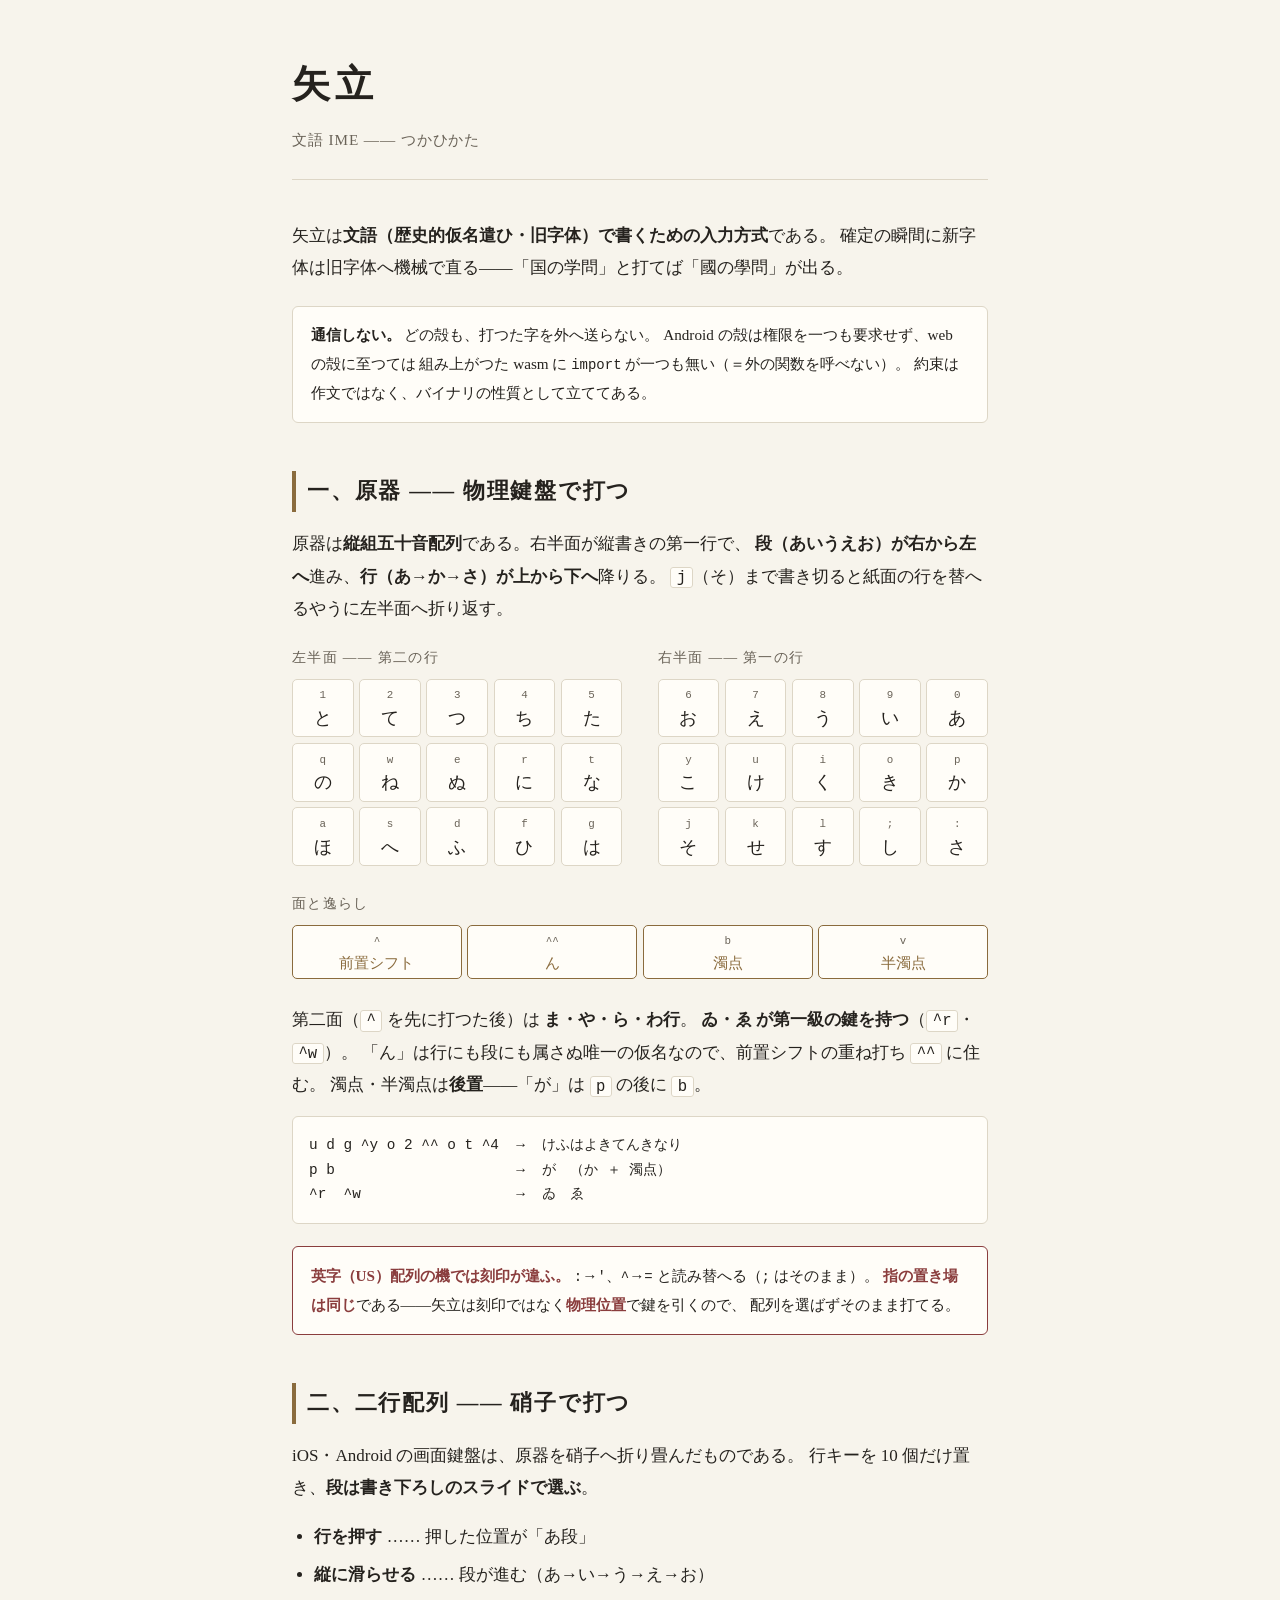
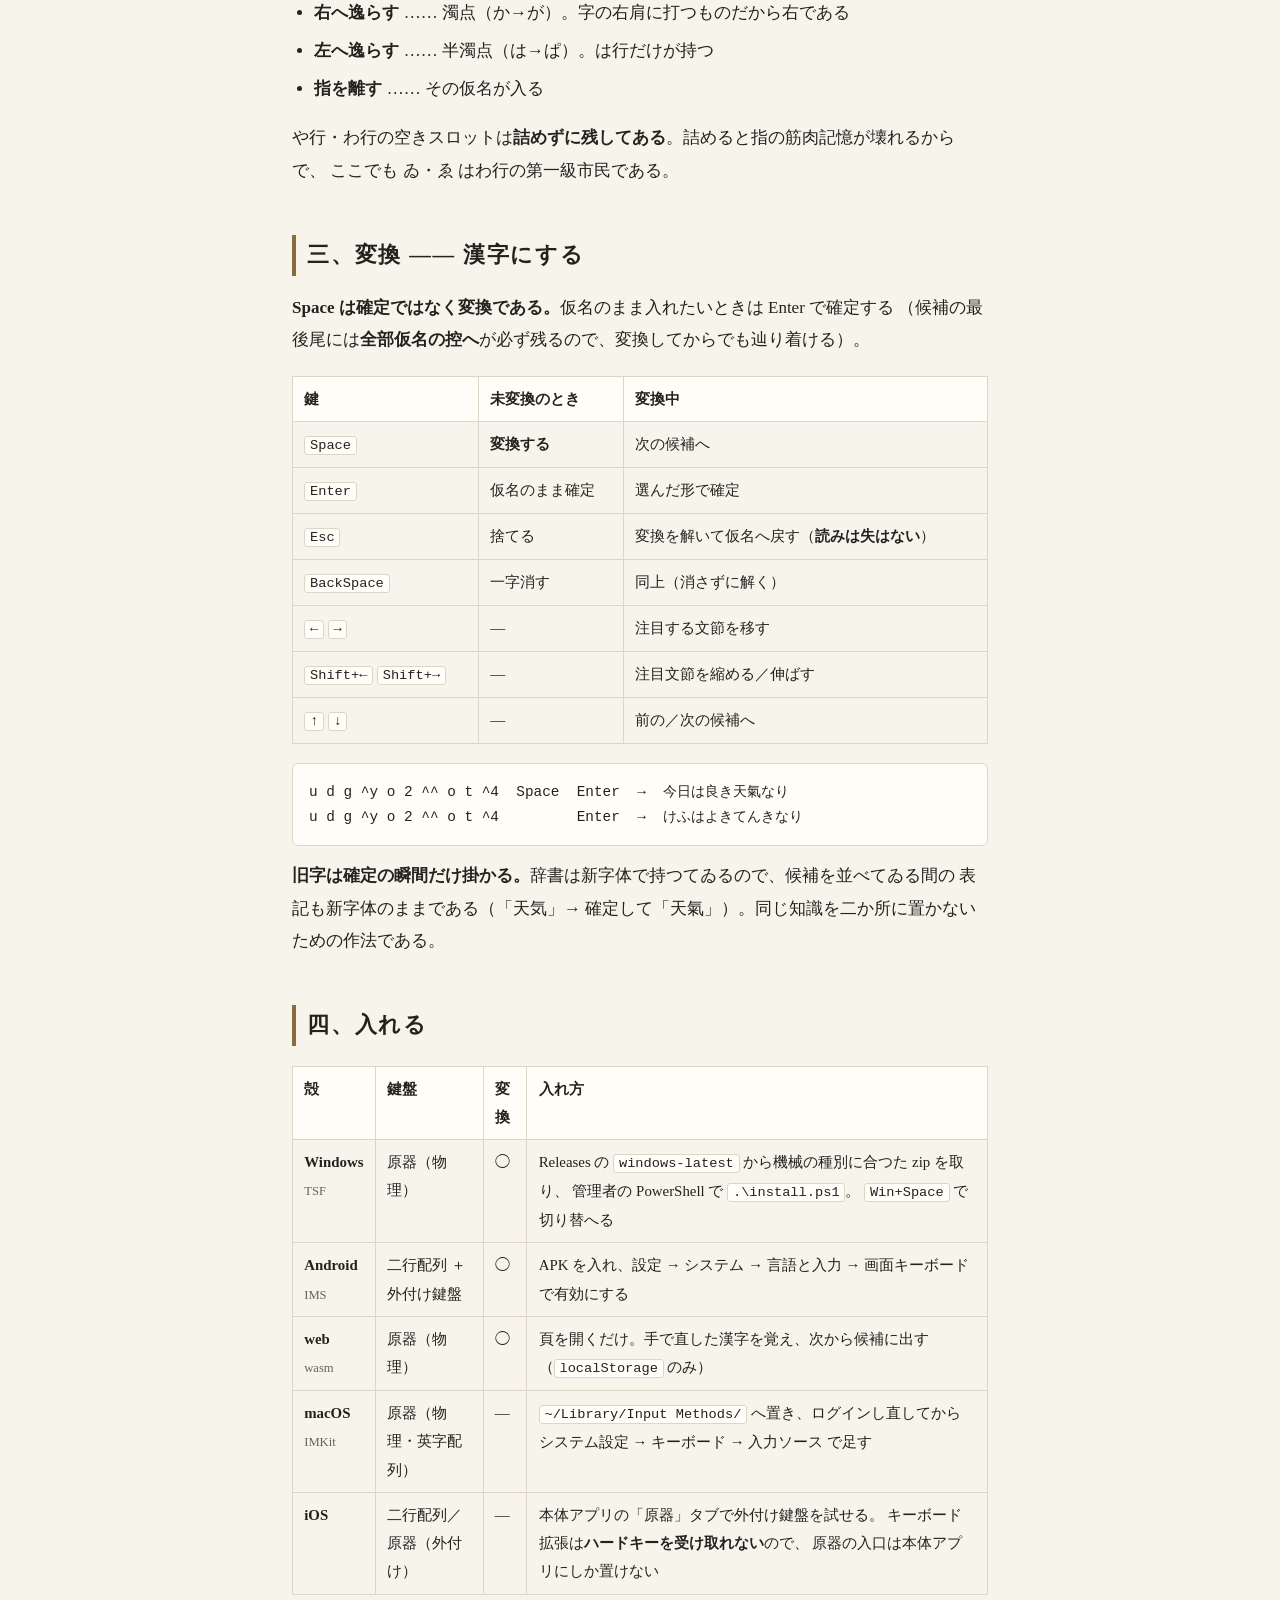
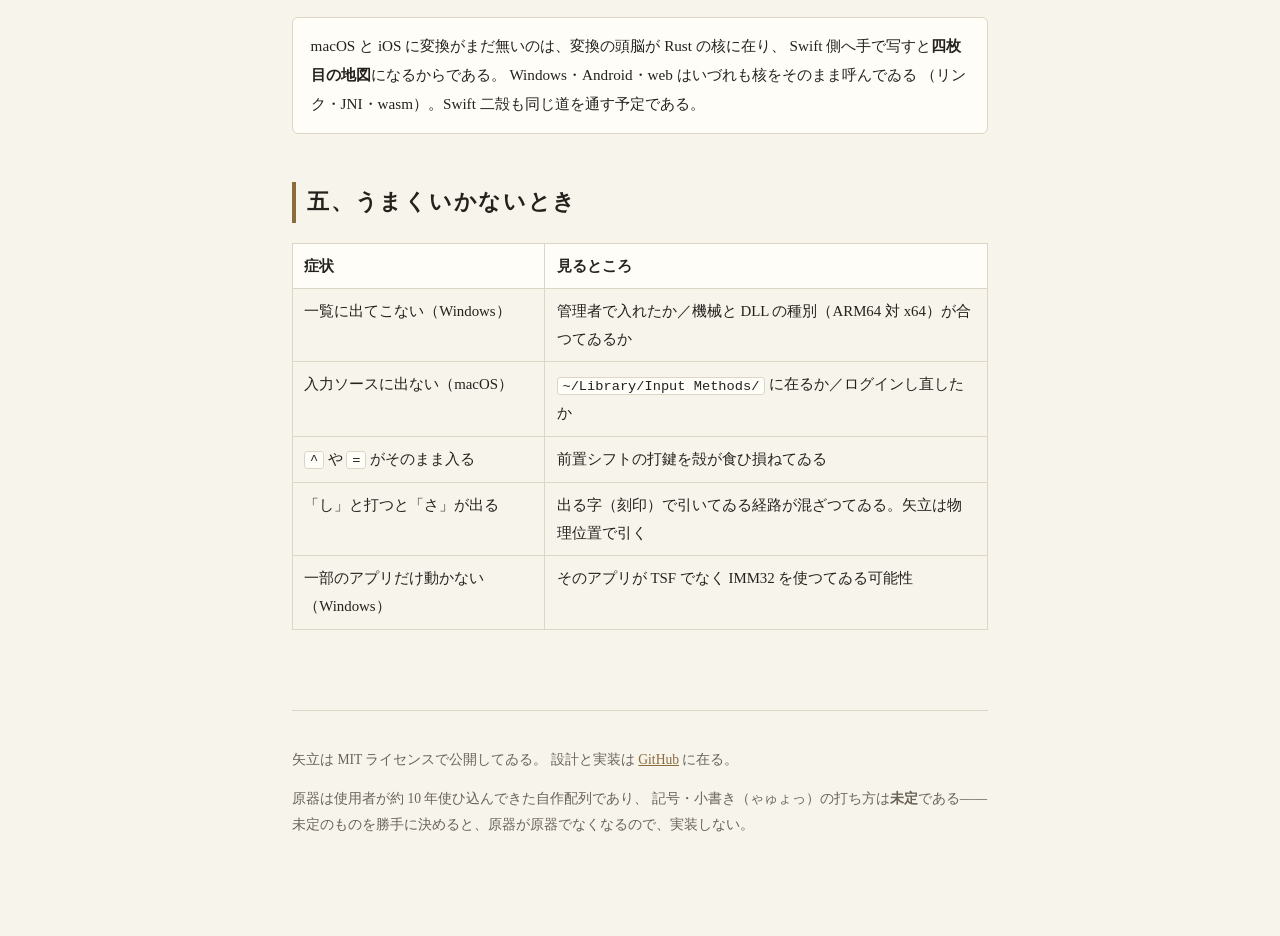
==== site/index.html @ 7c2f55dd "docs(site): つかひかたの頁を建て、GitHub Pages へ出す 五つの殻に散つてゐた打ち方を一枚にまとめる。原器（物理鍵盤）・二行配列 （硝子）・変換の手つき・各殻の入れ方・うまくいか" ====
<!DOCTYPE html>
<html lang="ja">
<head>
<meta charset="utf-8">
<meta name="viewport" content="width=device-width, initial-scale=1">
<title>矢立 — つかひかた</title>
<meta name="description" content="矢立（文語 IME）のつかひかた。原器（縦組五十音配列）と二行配列、変換の手つき、五つの殻への導入。">
<style>
  :root {
    --paper: #f7f4ec;
    --sumi: #25221e;
    --fringe: #6a6358;
    --accent: #8a6b3d;
    --edge: #ddd6c6;
    --key: #fffdf8;
    --warn: #8a3d3d;
  }
  @media (prefers-color-scheme: dark) {
    :root {
      --paper: #14120f;
      --sumi: #e8e2d6;
      --fringe: #9a9184;
      --accent: #c9a668;
      --edge: #34302a;
      --key: #1d1a16;
      --warn: #d98a8a;
    }
  }
  :root[data-theme="light"] {
    --paper: #f7f4ec; --sumi: #25221e; --fringe: #6a6358;
    --accent: #8a6b3d; --edge: #ddd6c6; --key: #fffdf8; --warn: #8a3d3d;
  }
  :root[data-theme="dark"] {
    --paper: #14120f; --sumi: #e8e2d6; --fringe: #9a9184;
    --accent: #c9a668; --edge: #34302a; --key: #1d1a16; --warn: #d98a8a;
  }

  * { box-sizing: border-box; }
  body {
    margin: 0;
    background: var(--paper);
    color: var(--sumi);
    font-family: "Hiragino Mincho ProN", "Yu Mincho", "Noto Serif JP", serif;
    line-height: 1.9;
    font-size: 17px;
  }
  .wrap { max-width: 46rem; margin: 0 auto; padding: 3rem 1.25rem 6rem; }

  header { border-bottom: 1px solid var(--edge); padding-bottom: 1.5rem; margin-bottom: 2.5rem; }
  h1 { font-size: 2.4rem; margin: 0 0 .3rem; letter-spacing: .12em; font-weight: 600; }
  .sub { color: var(--fringe); font-size: .95rem; letter-spacing: .06em; margin: 0; }

  h2 {
    font-size: 1.35rem; margin: 3rem 0 1rem; padding-left: .7rem;
    border-left: 4px solid var(--accent); letter-spacing: .08em; font-weight: 600;
  }
  h3 { font-size: 1.05rem; margin: 2rem 0 .6rem; letter-spacing: .06em; color: var(--accent); }
  p { margin: .8rem 0; }
  strong { font-weight: 700; }
  a { color: var(--accent); }

  .lead { font-size: 1.05rem; }
  .note {
    border: 1px solid var(--edge); background: var(--key);
    padding: .9rem 1.1rem; border-radius: 6px; margin: 1.4rem 0;
    font-size: .95rem;
  }
  .note.warn { border-color: var(--warn); }
  .note.warn strong { color: var(--warn); }

  pre {
    background: var(--key); border: 1px solid var(--edge); border-radius: 6px;
    padding: 1rem; overflow-x: auto; font-size: .9rem; line-height: 1.7;
    font-family: "SFMono-Regular", Consolas, "Noto Sans Mono", monospace;
  }
  code { font-family: "SFMono-Regular", Consolas, "Noto Sans Mono", monospace; font-size: .92em; }
  p code, li code, td code {
    background: var(--key); border: 1px solid var(--edge);
    padding: .05em .35em; border-radius: 3px;
  }

  .scroll { overflow-x: auto; margin: 1.2rem 0; }
  table { border-collapse: collapse; width: 100%; font-size: .93rem; }
  th, td { border: 1px solid var(--edge); padding: .5rem .7rem; text-align: left; vertical-align: top; }
  th { background: var(--key); font-weight: 600; }

  /* 原器の図 */
  .genki { display: flex; gap: 2.2rem; flex-wrap: wrap; margin: 1.2rem 0; }
  .half { flex: 1 1 15rem; }
  .half h4 { margin: 0 0 .5rem; font-size: .85rem; color: var(--fringe); font-weight: 500; letter-spacing: .1em; }
  .krow { display: flex; gap: .35rem; margin-bottom: .35rem; }
  .k {
    flex: 1; min-width: 2.6rem; border: 1px solid var(--edge); background: var(--key);
    border-radius: 5px; text-align: center; padding: .35rem .1rem .3rem;
  }
  .k .cap { display: block; font-size: .68rem; color: var(--fringe); font-family: monospace; }
  .k .kana { display: block; font-size: 1.15rem; line-height: 1.4; }
  .k.special { border-color: var(--accent); }
  .k.special .kana { color: var(--accent); font-size: .95rem; }

  ul, ol { padding-left: 1.4rem; }
  li { margin: .35rem 0; }

  footer {
    margin-top: 5rem; padding-top: 1.5rem; border-top: 1px solid var(--edge);
    color: var(--fringe); font-size: .85rem;
  }
</style>
</head>
<body>
<div class="wrap">

<header>
  <h1>矢立</h1>
  <p class="sub">文語 IME —— つかひかた</p>
</header>

<p class="lead">
矢立は<strong>文語（歴史的仮名遣ひ・旧字体）で書くための入力方式</strong>である。
確定の瞬間に新字体は旧字体へ機械で直る——「国の学問」と打てば「國の學問」が出る。
</p>

<div class="note">
  <strong>通信しない。</strong> どの殻も、打つた字を外へ送らない。
  Android の殻は権限を一つも要求せず、web の殻に至つては
  組み上がつた wasm に <code>import</code> が一つも無い（＝外の関数を呼べない）。
  約束は作文ではなく、バイナリの性質として立ててある。
</div>

<h2>一、原器 —— 物理鍵盤で打つ</h2>

<p>
原器は<strong>縦組五十音配列</strong>である。右半面が縦書きの第一行で、
<strong>段（あいうえお）が右から左へ</strong>進み、<strong>行（あ→か→さ）が上から下へ</strong>降りる。
<code>j</code>（そ）まで書き切ると紙面の行を替へるやうに左半面へ折り返す。
</p>

<div class="genki">
  <div class="half">
    <h4>左半面 —— 第二の行</h4>
    <div class="krow">
      <div class="k"><span class="cap">1</span><span class="kana">と</span></div>
      <div class="k"><span class="cap">2</span><span class="kana">て</span></div>
      <div class="k"><span class="cap">3</span><span class="kana">つ</span></div>
      <div class="k"><span class="cap">4</span><span class="kana">ち</span></div>
      <div class="k"><span class="cap">5</span><span class="kana">た</span></div>
    </div>
    <div class="krow">
      <div class="k"><span class="cap">q</span><span class="kana">の</span></div>
      <div class="k"><span class="cap">w</span><span class="kana">ね</span></div>
      <div class="k"><span class="cap">e</span><span class="kana">ぬ</span></div>
      <div class="k"><span class="cap">r</span><span class="kana">に</span></div>
      <div class="k"><span class="cap">t</span><span class="kana">な</span></div>
    </div>
    <div class="krow">
      <div class="k"><span class="cap">a</span><span class="kana">ほ</span></div>
      <div class="k"><span class="cap">s</span><span class="kana">へ</span></div>
      <div class="k"><span class="cap">d</span><span class="kana">ふ</span></div>
      <div class="k"><span class="cap">f</span><span class="kana">ひ</span></div>
      <div class="k"><span class="cap">g</span><span class="kana">は</span></div>
    </div>
  </div>

  <div class="half">
    <h4>右半面 —— 第一の行</h4>
    <div class="krow">
      <div class="k"><span class="cap">6</span><span class="kana">お</span></div>
      <div class="k"><span class="cap">7</span><span class="kana">え</span></div>
      <div class="k"><span class="cap">8</span><span class="kana">う</span></div>
      <div class="k"><span class="cap">9</span><span class="kana">い</span></div>
      <div class="k"><span class="cap">0</span><span class="kana">あ</span></div>
    </div>
    <div class="krow">
      <div class="k"><span class="cap">y</span><span class="kana">こ</span></div>
      <div class="k"><span class="cap">u</span><span class="kana">け</span></div>
      <div class="k"><span class="cap">i</span><span class="kana">く</span></div>
      <div class="k"><span class="cap">o</span><span class="kana">き</span></div>
      <div class="k"><span class="cap">p</span><span class="kana">か</span></div>
    </div>
    <div class="krow">
      <div class="k"><span class="cap">j</span><span class="kana">そ</span></div>
      <div class="k"><span class="cap">k</span><span class="kana">せ</span></div>
      <div class="k"><span class="cap">l</span><span class="kana">す</span></div>
      <div class="k"><span class="cap">;</span><span class="kana">し</span></div>
      <div class="k"><span class="cap">:</span><span class="kana">さ</span></div>
    </div>
  </div>
</div>

<div class="genki">
  <div class="half">
    <h4>面と逸らし</h4>
    <div class="krow">
      <div class="k special"><span class="cap">^</span><span class="kana">前置シフト</span></div>
      <div class="k special"><span class="cap">^^</span><span class="kana">ん</span></div>
      <div class="k special"><span class="cap">b</span><span class="kana">濁点</span></div>
      <div class="k special"><span class="cap">v</span><span class="kana">半濁点</span></div>
    </div>
  </div>
</div>

<p>
第二面（<code>^</code> を先に打つた後）は <strong>ま・や・ら・わ行</strong>。
<strong>ゐ・ゑ が第一級の鍵を持つ</strong>（<code>^r</code>・<code>^w</code>）。
「ん」は行にも段にも属さぬ唯一の仮名なので、前置シフトの重ね打ち <code>^^</code> に住む。
濁点・半濁点は<strong>後置</strong>——「が」は <code>p</code> の後に <code>b</code>。
</p>

<pre>u d g ^y o 2 ^^ o t ^4  →  けふはよきてんきなり
p b                     →  が　（か ＋ 濁点）
^r  ^w                  →  ゐ　ゑ</pre>

<div class="note warn">
  <strong>英字（US）配列の機では刻印が違ふ。</strong>
  <code>:</code>→<code>'</code>、<code>^</code>→<code>=</code> と読み替へる（<code>;</code> はそのまま）。
  <strong>指の置き場は同じ</strong>である——矢立は刻印ではなく<strong>物理位置</strong>で鍵を引くので、
  配列を選ばずそのまま打てる。
</div>

<h2>二、二行配列 —— 硝子で打つ</h2>

<p>
iOS・Android の画面鍵盤は、原器を硝子へ折り畳んだものである。
行キーを 10 個だけ置き、<strong>段は書き下ろしのスライドで選ぶ</strong>。
</p>

<ul>
  <li><strong>行を押す</strong> …… 押した位置が「あ段」</li>
  <li><strong>縦に滑らせる</strong> …… 段が進む（あ→い→う→え→お）</li>
  <li><strong>右へ逸らす</strong> …… 濁点（か→が）。字の右肩に打つものだから右である</li>
  <li><strong>左へ逸らす</strong> …… 半濁点（は→ぱ）。は行だけが持つ</li>
  <li><strong>指を離す</strong> …… その仮名が入る</li>
</ul>

<p>
や行・わ行の空きスロットは<strong>詰めずに残してある</strong>。詰めると指の筋肉記憶が壊れるからで、
ここでも ゐ・ゑ はわ行の第一級市民である。
</p>

<h2>三、変換 —— 漢字にする</h2>

<p>
<strong>Space は確定ではなく変換である。</strong>仮名のまま入れたいときは Enter で確定する
（候補の最後尾には<strong>全部仮名の控へ</strong>が必ず残るので、変換してからでも辿り着ける）。
</p>

<div class="scroll">
<table>
  <thead><tr><th>鍵</th><th>未変換のとき</th><th>変換中</th></tr></thead>
  <tbody>
    <tr><td><code>Space</code></td><td><strong>変換する</strong></td><td>次の候補へ</td></tr>
    <tr><td><code>Enter</code></td><td>仮名のまま確定</td><td>選んだ形で確定</td></tr>
    <tr><td><code>Esc</code></td><td>捨てる</td><td>変換を解いて仮名へ戻す（<strong>読みは失はない</strong>）</td></tr>
    <tr><td><code>BackSpace</code></td><td>一字消す</td><td>同上（消さずに解く）</td></tr>
    <tr><td><code>←</code> <code>→</code></td><td>—</td><td>注目する文節を移す</td></tr>
    <tr><td><code>Shift+←</code> <code>Shift+→</code></td><td>—</td><td>注目文節を縮める／伸ばす</td></tr>
    <tr><td><code>↑</code> <code>↓</code></td><td>—</td><td>前の／次の候補へ</td></tr>
  </tbody>
</table>
</div>

<pre>u d g ^y o 2 ^^ o t ^4  Space  Enter  →  今日は良き天氣なり
u d g ^y o 2 ^^ o t ^4         Enter  →  けふはよきてんきなり</pre>

<p>
<strong>旧字は確定の瞬間だけ掛かる。</strong>辞書は新字体で持つてゐるので、候補を並べてゐる間の
表記も新字体のままである（「天気」→ 確定して「天氣」）。同じ知識を二か所に置かないための作法である。
</p>

<h2>四、入れる</h2>

<div class="scroll">
<table>
  <thead><tr><th>殻</th><th>鍵盤</th><th>変換</th><th>入れ方</th></tr></thead>
  <tbody>
    <tr>
      <td><strong>Windows</strong><br><span style="color:var(--fringe);font-size:.85em">TSF</span></td>
      <td>原器（物理）</td><td>◯</td>
      <td>Releases の <code>windows-latest</code> から機械の種別に合つた zip を取り、
          管理者の PowerShell で <code>.\install.ps1</code>。
          <code>Win+Space</code> で切り替へる</td>
    </tr>
    <tr>
      <td><strong>Android</strong><br><span style="color:var(--fringe);font-size:.85em">IMS</span></td>
      <td>二行配列 ＋ 外付け鍵盤</td><td>◯</td>
      <td>APK を入れ、設定 → システム → 言語と入力 → 画面キーボード で有効にする</td>
    </tr>
    <tr>
      <td><strong>web</strong><br><span style="color:var(--fringe);font-size:.85em">wasm</span></td>
      <td>原器（物理）</td><td>◯</td>
      <td>頁を開くだけ。手で直した漢字を覚え、次から候補に出す（<code>localStorage</code> のみ）</td>
    </tr>
    <tr>
      <td><strong>macOS</strong><br><span style="color:var(--fringe);font-size:.85em">IMKit</span></td>
      <td>原器（物理・英字配列）</td><td>—</td>
      <td><code>~/Library/Input Methods/</code> へ置き、ログインし直してから
          システム設定 → キーボード → 入力ソース で足す</td>
    </tr>
    <tr>
      <td><strong>iOS</strong></td>
      <td>二行配列／原器（外付け）</td><td>—</td>
      <td>本体アプリの「原器」タブで外付け鍵盤を試せる。
          キーボード拡張は<strong>ハードキーを受け取れない</strong>ので、
          原器の入口は本体アプリにしか置けない</td>
    </tr>
  </tbody>
</table>
</div>

<div class="note">
  macOS と iOS に変換がまだ無いのは、変換の頭脳が Rust の核に在り、
  Swift 側へ手で写すと<strong>四枚目の地図</strong>になるからである。
  Windows・Android・web はいづれも核をそのまま呼んでゐる
  （リンク・JNI・wasm）。Swift 二殻も同じ道を通す予定である。
</div>

<h2>五、うまくいかないとき</h2>

<div class="scroll">
<table>
  <thead><tr><th>症状</th><th>見るところ</th></tr></thead>
  <tbody>
    <tr><td>一覧に出てこない（Windows）</td><td>管理者で入れたか／機械と DLL の種別（ARM64 対 x64）が合つてゐるか</td></tr>
    <tr><td>入力ソースに出ない（macOS）</td><td><code>~/Library/Input Methods/</code> に在るか／ログインし直したか</td></tr>
    <tr><td><code>^</code> や <code>=</code> がそのまま入る</td><td>前置シフトの打鍵を殻が食ひ損ねてゐる</td></tr>
    <tr><td>「し」と打つと「さ」が出る</td><td>出る字（刻印）で引いてゐる経路が混ざつてゐる。矢立は物理位置で引く</td></tr>
    <tr><td>一部のアプリだけ動かない（Windows）</td><td>そのアプリが TSF でなく IMM32 を使つてゐる可能性</td></tr>
  </tbody>
</table>
</div>

<footer>
  <p>
    矢立は MIT ライセンスで公開してゐる。
    設計と実装は <a href="https://github.com/s8tv9mvcz9-code/yatate">GitHub</a> に在る。
  </p>
  <p>
    原器は使用者が約 10 年使ひ込んできた自作配列であり、
    記号・小書き（ゃゅょっ）の打ち方は<strong>未定</strong>である——
    未定のものを勝手に決めると、原器が原器でなくなるので、実装しない。
  </p>
</footer>

</div>
</body>
</html>
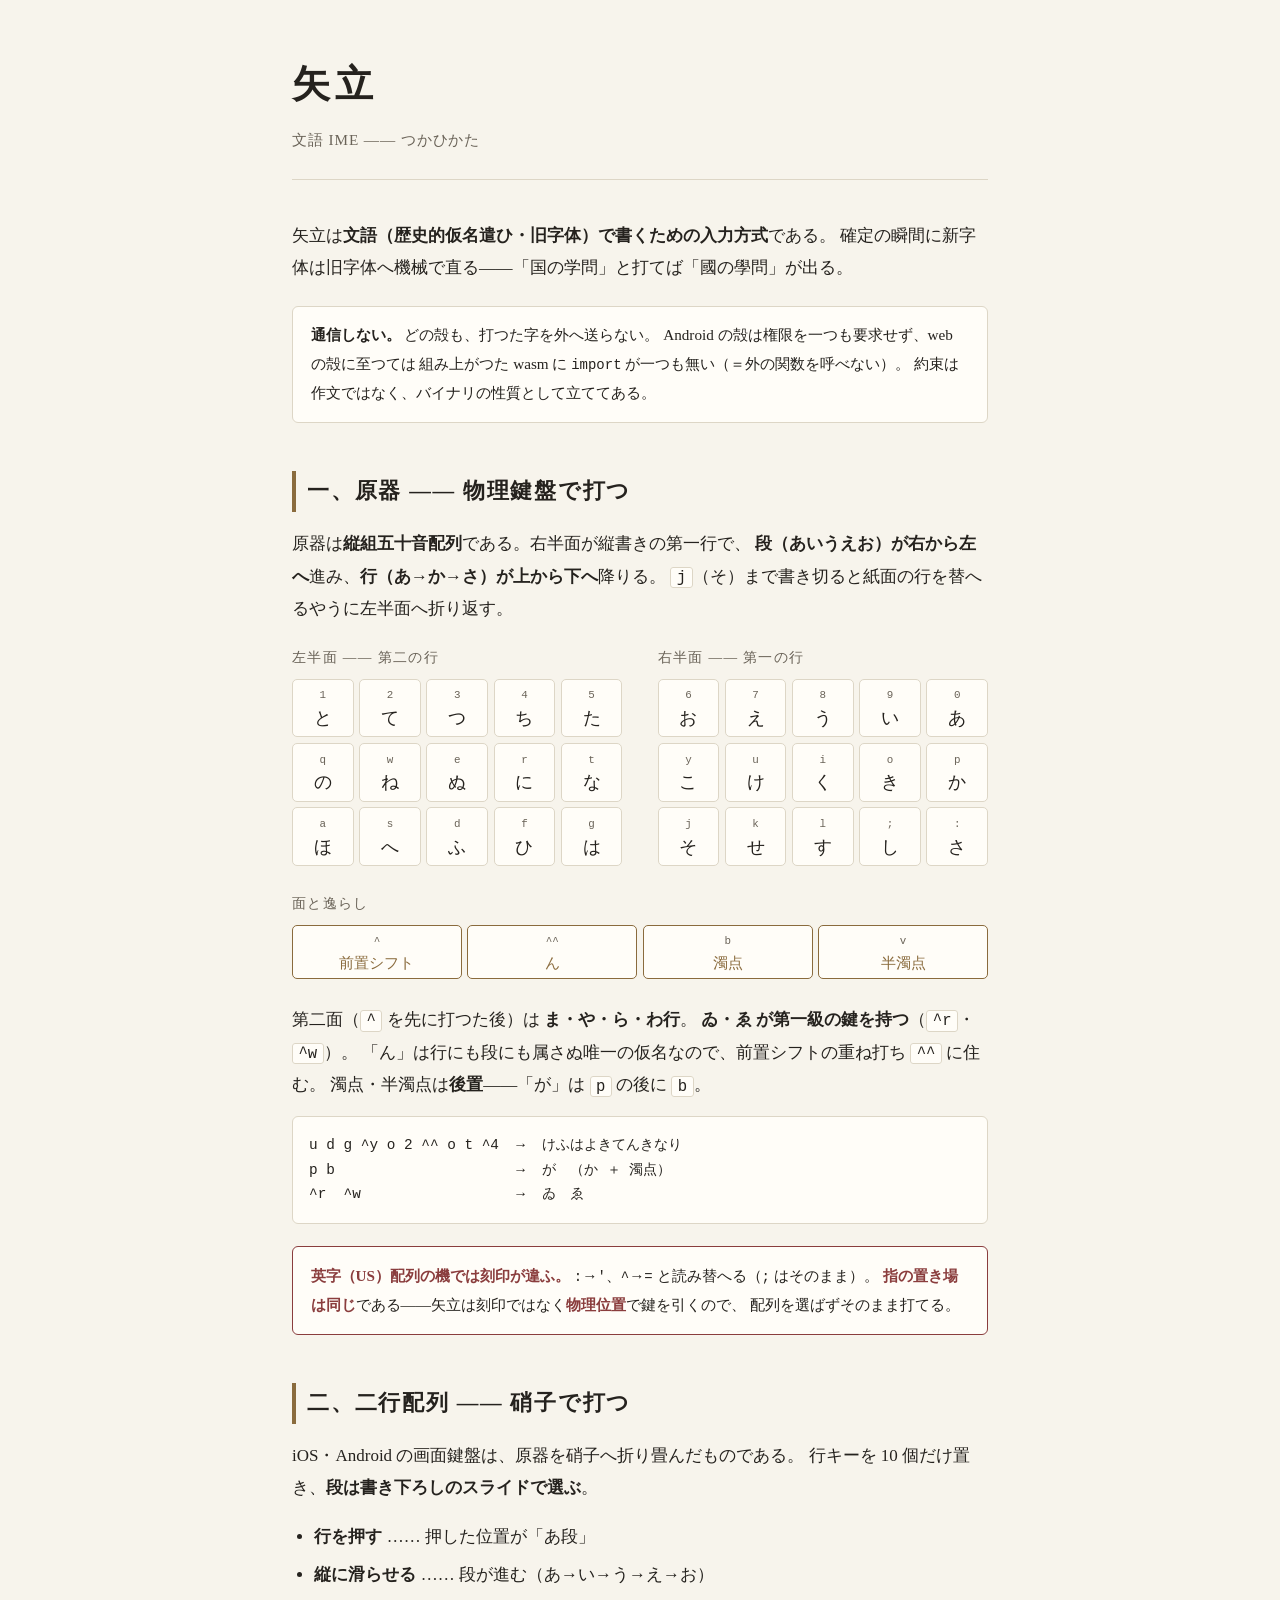
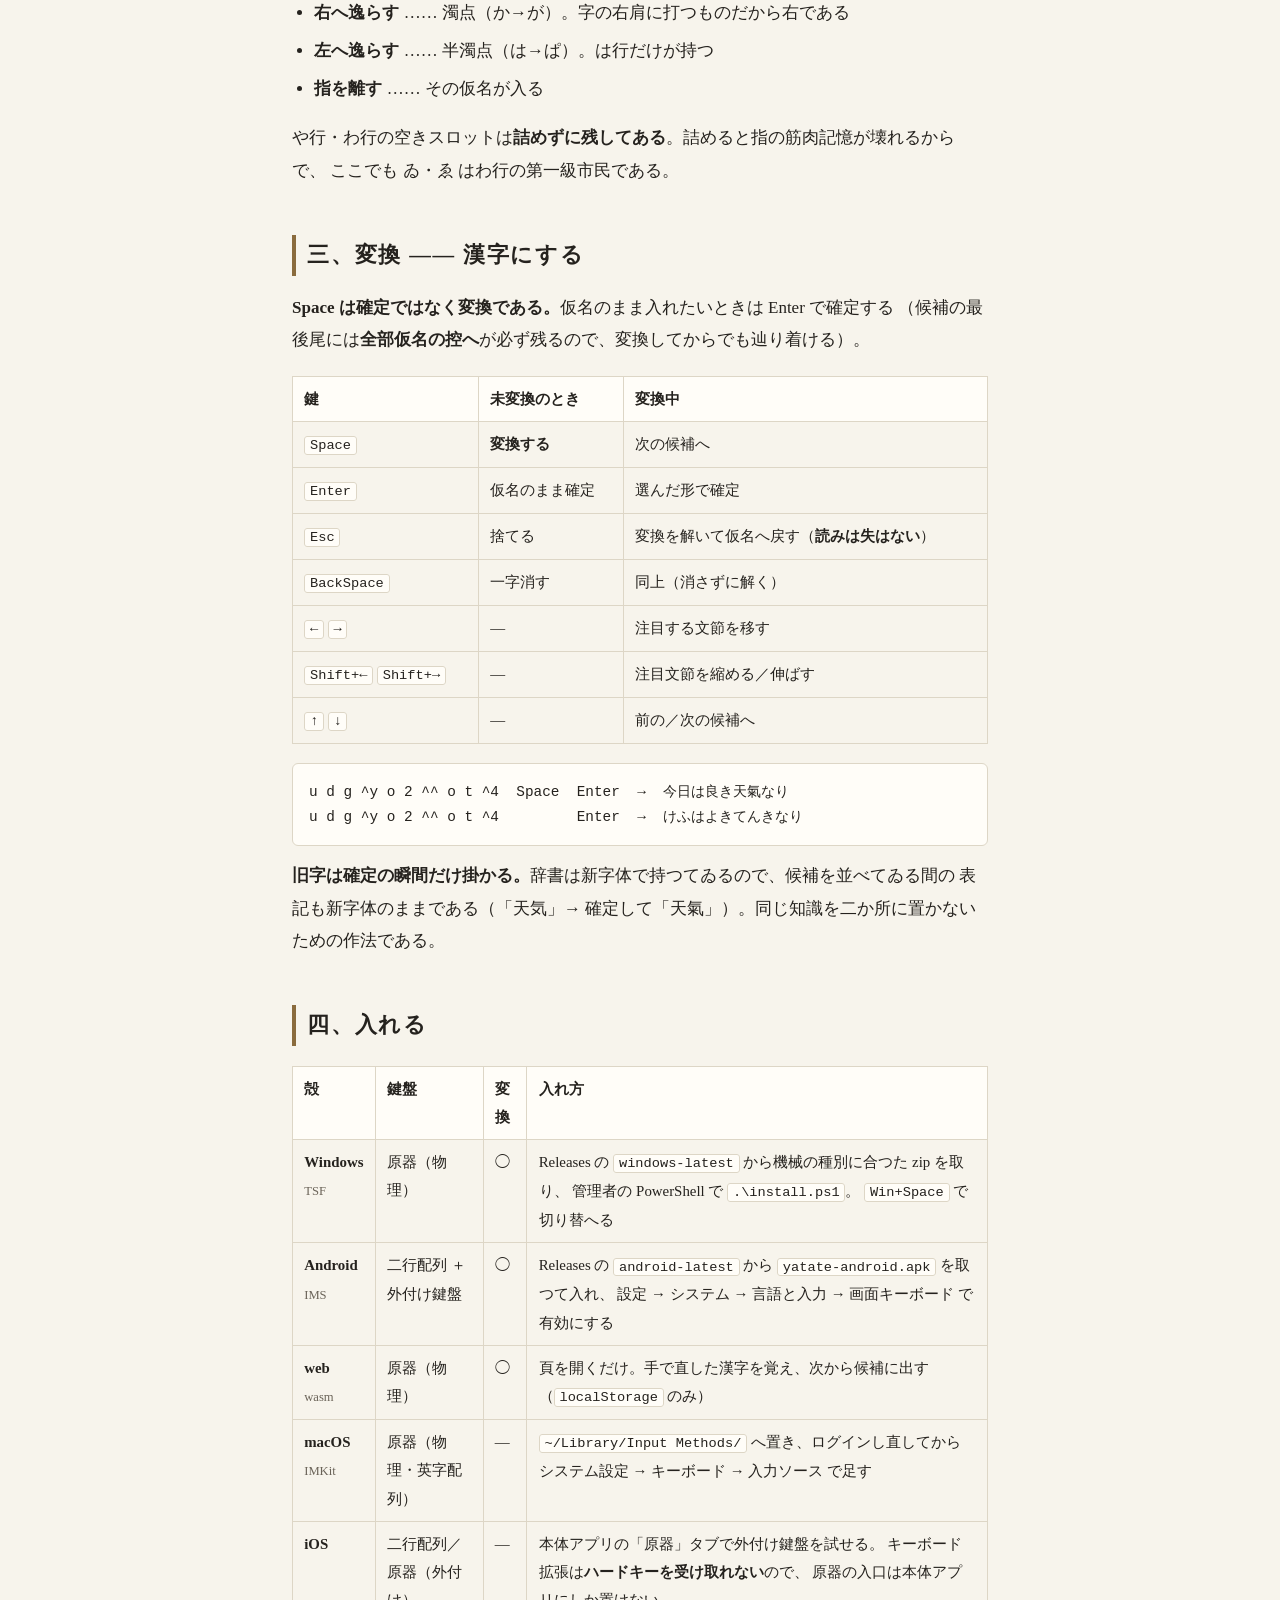
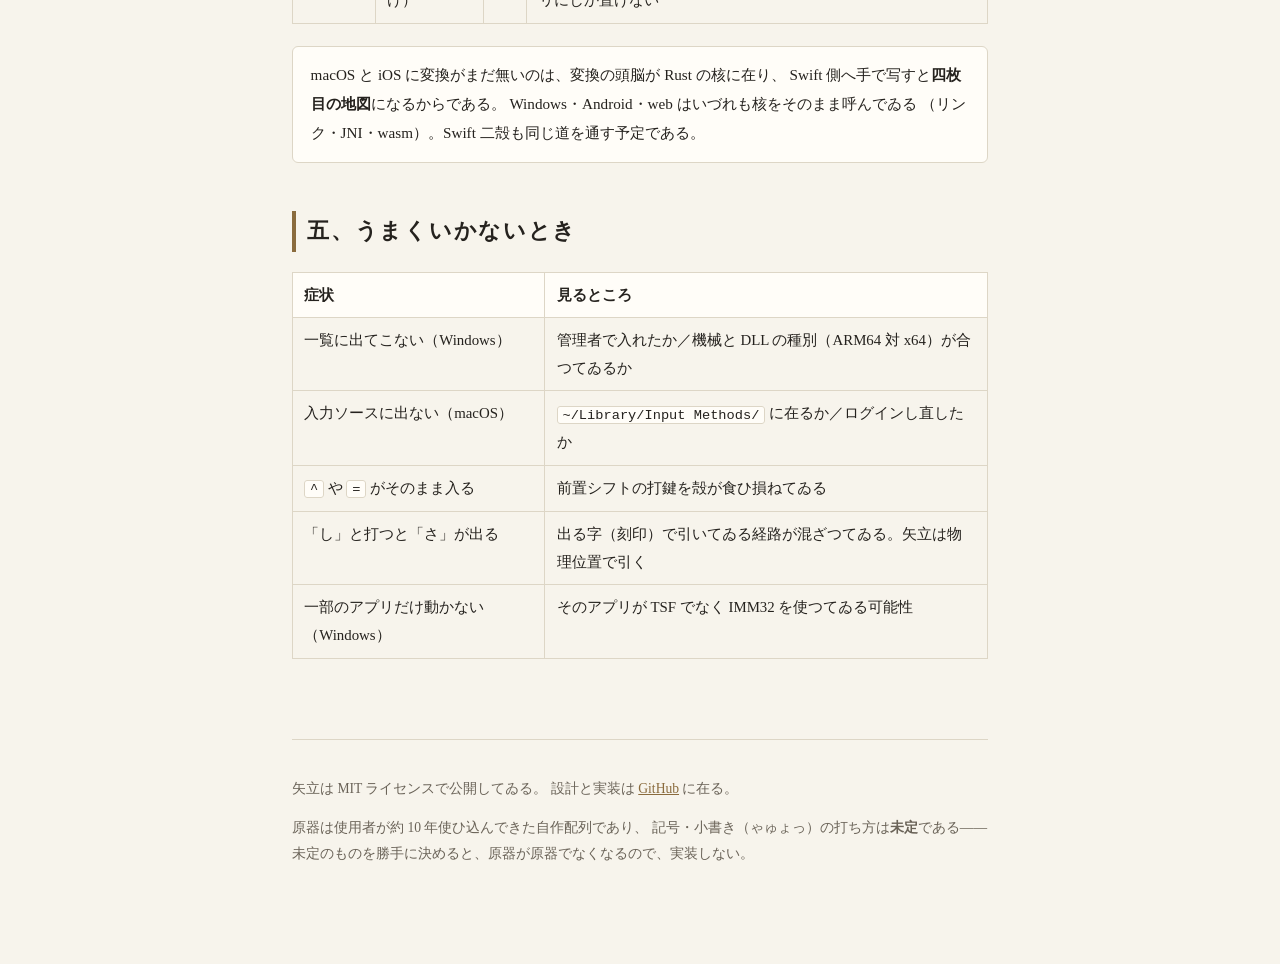
==== commit f555e7bd: "feat(android-ci): APK をローリングリリース（android-latest）へ載せる artifact は 30 日で消え、取得に認証も要る。**端末へ入れる人が素手で拾へる 場所" ====
--- a/site/index.html
+++ b/site/index.html
@@ -283,7 +283,8 @@
     <tr>
       <td><strong>Android</strong><br><span style="color:var(--fringe);font-size:.85em">IMS</span></td>
       <td>二行配列 ＋ 外付け鍵盤</td><td>◯</td>
-      <td>APK を入れ、設定 → システム → 言語と入力 → 画面キーボード で有効にする</td>
+      <td>Releases の <code>android-latest</code> から <code>yatate-android.apk</code> を取つて入れ、
+          設定 → システム → 言語と入力 → 画面キーボード で有効にする</td>
     </tr>
     <tr>
       <td><strong>web</strong><br><span style="color:var(--fringe);font-size:.85em">wasm</span></td>
